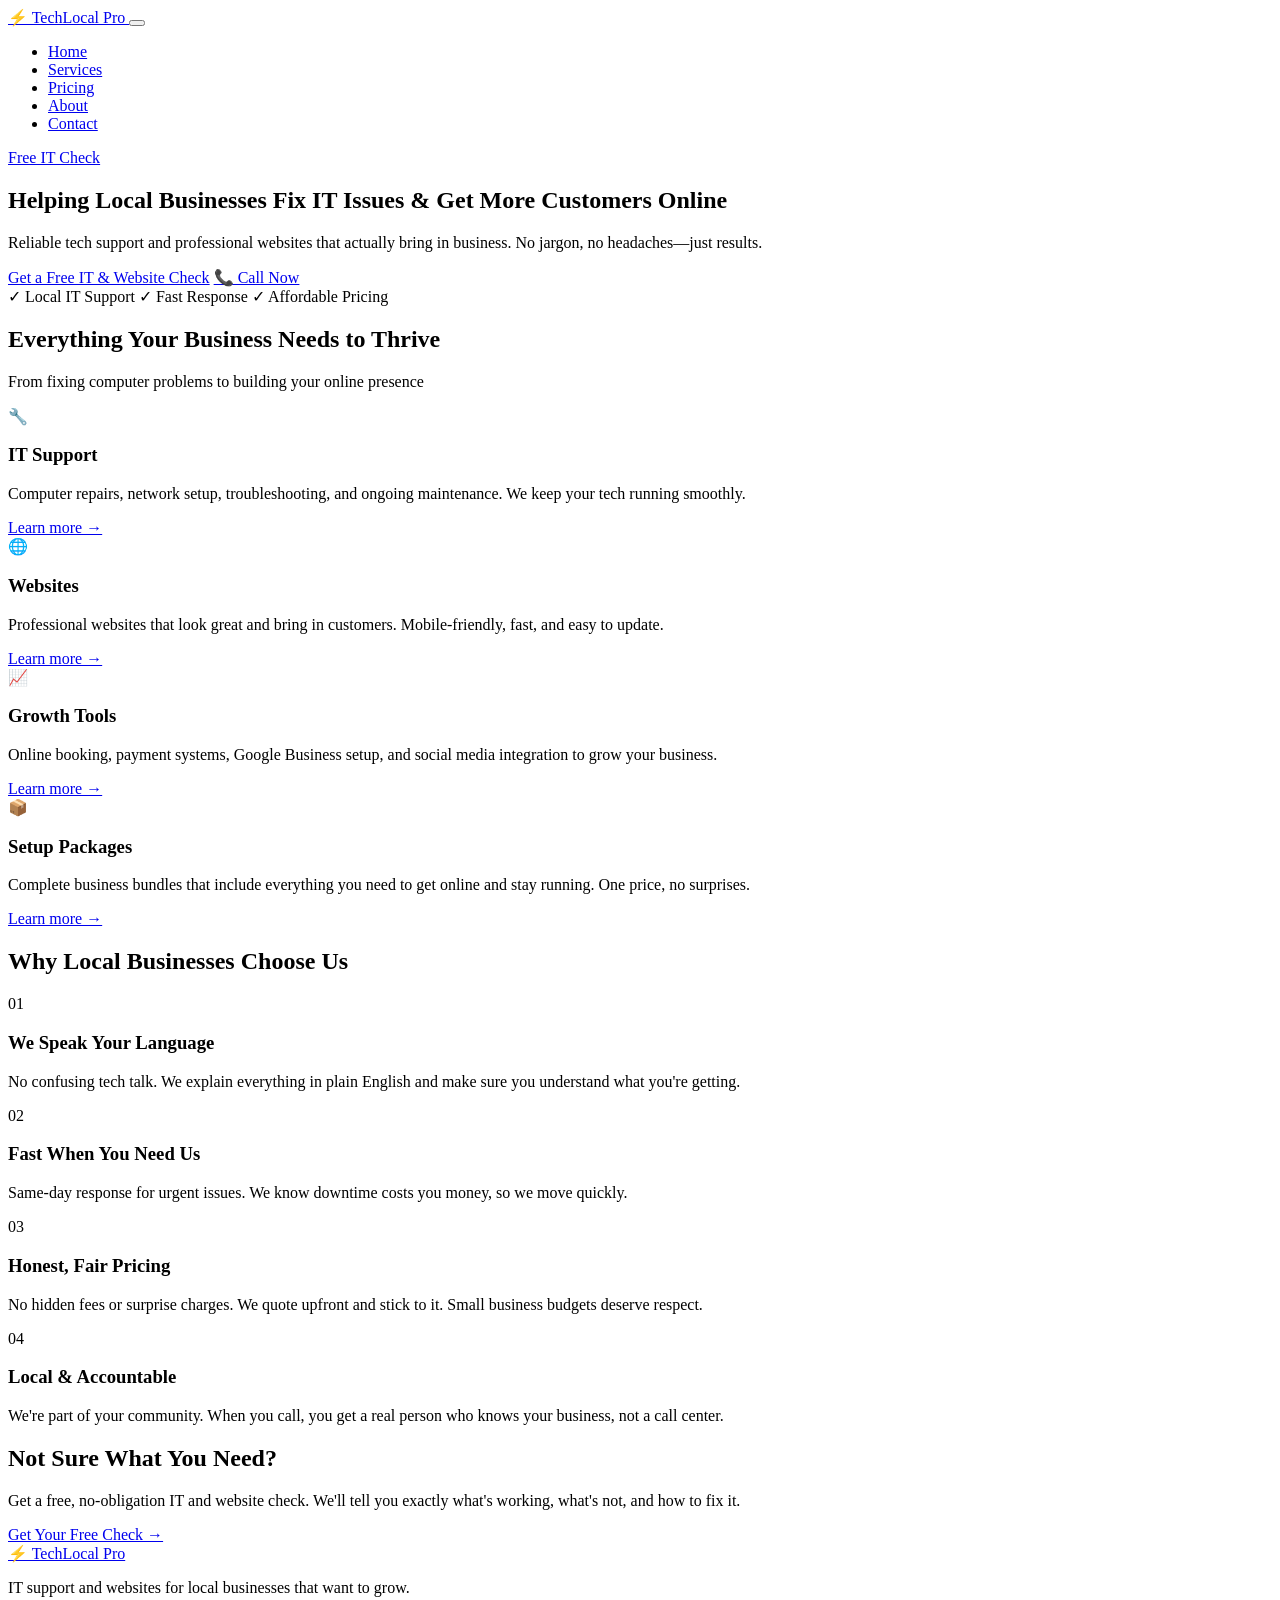
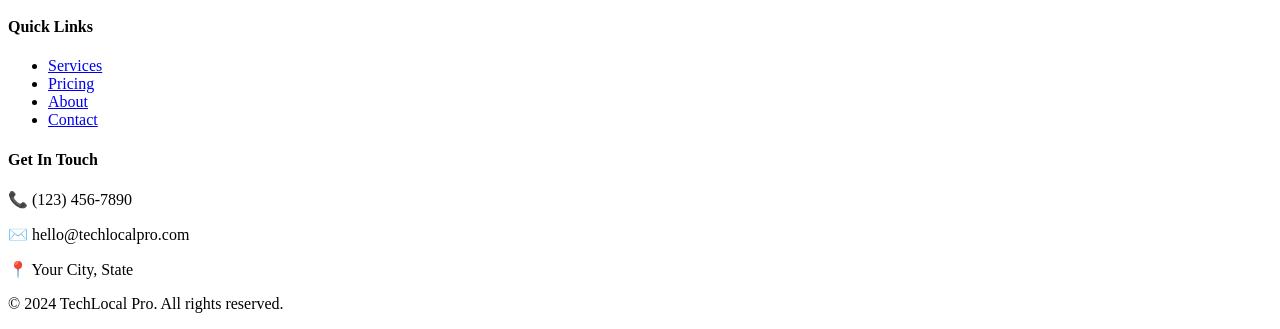
==== index.html @ 95432260 "Add files via upload Initial File Uploaded" ====
<!DOCTYPE html>
<html lang="en">
<head>
    <meta charset="UTF-8">
    <meta name="viewport" content="width=device-width, initial-scale=1.0">
    <meta name="description" content="Local IT support and website services for small businesses. Fast response, affordable pricing, and personalized service.">
    <title>TechLocal Pro | IT Support & Websites for Local Businesses</title>
    <link rel="stylesheet" href="css/style.css">
    <link rel="preconnect" href="[fonts.googleapis.com](https://fonts.googleapis.com)">
    <link href="[fonts.googleapis.com](https://fonts.googleapis.com/css2?family=Inter:wght@400;500;600;700&display=swap)" rel="stylesheet">
</head>
<body>
    <!-- Navigation -->
    <nav class="navbar">
        <div class="container nav-container">
            <a href="index.html" class="logo">
                <span class="logo-icon">⚡</span> TechLocal Pro
            </a>
            <button class="nav-toggle" aria-label="Toggle menu">
                <span></span>
                <span></span>
                <span></span>
            </button>
            <ul class="nav-menu">
                <li><a href="index.html" class="active">Home</a></li>
                <li><a href="services.html">Services</a></li>
                <li><a href="pricing.html">Pricing</a></li>
                <li><a href="about.html">About</a></li>
                <li><a href="contact.html">Contact</a></li>
            </ul>
            <a href="contact.html" class="btn btn-primary nav-cta">Free IT Check</a>
        </div>
    </nav>

    <!-- Hero Section -->
    <section class="hero">
        <div class="container">
            <div class="hero-content">
                <h1>Helping Local Businesses Fix IT Issues & Get More Customers Online</h1>
                <p class="hero-subtitle">Reliable tech support and professional websites that actually bring in business. No jargon, no headaches—just results.</p>
                <div class="hero-cta">
                    <a href="contact.html" class="btn btn-primary btn-large">Get a Free IT & Website Check</a>
                    <a href="tel:+1234567890" class="btn btn-secondary btn-large">📞 Call Now</a>
                </div>
                <div class="trust-badges">
                    <span class="badge">✓ Local IT Support</span>
                    <span class="badge">✓ Fast Response</span>
                    <span class="badge">✓ Affordable Pricing</span>
                </div>
            </div>
        </div>
    </section>

    <!-- Services Overview -->
    <section class="services-overview">
        <div class="container">
            <h2 class="section-title">Everything Your Business Needs to Thrive</h2>
            <p class="section-subtitle">From fixing computer problems to building your online presence</p>
            
            <div class="services-grid">
                <div class="service-card">
                    <div class="service-icon">🔧</div>
                    <h3>IT Support</h3>
                    <p>Computer repairs, network setup, troubleshooting, and ongoing maintenance. We keep your tech running smoothly.</p>
                    <a href="services.html#it-support" class="service-link">Learn more →</a>
                </div>
                
                <div class="service-card">
                    <div class="service-icon">🌐</div>
                    <h3>Websites</h3>
                    <p>Professional websites that look great and bring in customers. Mobile-friendly, fast, and easy to update.</p>
                    <a href="services.html#websites" class="service-link">Learn more →</a>
                </div>
                
                <div class="service-card">
                    <div class="service-icon">📈</div>
                    <h3>Growth Tools</h3>
                    <p>Online booking, payment systems, Google Business setup, and social media integration to grow your business.</p>
                    <a href="services.html#growth-tools" class="service-link">Learn more →</a>
                </div>
                
                <div class="service-card">
                    <div class="service-icon">📦</div>
                    <h3>Setup Packages</h3>
                    <p>Complete business bundles that include everything you need to get online and stay running. One price, no surprises.</p>
                    <a href="services.html#packages" class="service-link">Learn more →</a>
                </div>
            </div>
        </div>
    </section>

    <!-- Why Choose Us -->
    <section class="why-us">
        <div class="container">
            <h2 class="section-title">Why Local Businesses Choose Us</h2>
            
            <div class="why-grid">
                <div class="why-item">
                    <div class="why-number">01</div>
                    <h3>We Speak Your Language</h3>
                    <p>No confusing tech talk. We explain everything in plain English and make sure you understand what you're getting.</p>
                </div>
                
                <div class="why-item">
                    <div class="why-number">02</div>
                    <h3>Fast When You Need Us</h3>
                    <p>Same-day response for urgent issues. We know downtime costs you money, so we move quickly.</p>
                </div>
                
                <div class="why-item">
                    <div class="why-number">03</div>
                    <h3>Honest, Fair Pricing</h3>
                    <p>No hidden fees or surprise charges. We quote upfront and stick to it. Small business budgets deserve respect.</p>
                </div>
                
                <div class="why-item">
                    <div class="why-number">04</div>
                    <h3>Local & Accountable</h3>
                    <p>We're part of your community. When you call, you get a real person who knows your business, not a call center.</p>
                </div>
            </div>
        </div>
    </section>

    <!-- CTA Section -->
    <section class="cta-section">
        <div class="container">
            <div class="cta-box">
                <h2>Not Sure What You Need?</h2>
                <p>Get a free, no-obligation IT and website check. We'll tell you exactly what's working, what's not, and how to fix it.</p>
                <a href="contact.html" class="btn btn-primary btn-large">Get Your Free Check →</a>
            </div>
        </div>
    </section>

    <!-- Footer -->
    <footer class="footer">
        <div class="container">
            <div class="footer-grid">
                <div class="footer-brand">
                    <a href="index.html" class="logo">
                        <span class="logo-icon">⚡</span> TechLocal Pro
                    </a>
                    <p>IT support and websites for local businesses that want to grow.</p>
                </div>
                
                <div class="footer-links">
                    <h4>Quick Links</h4>
                    <ul>
                        <li><a href="services.html">Services</a></li>
                        <li><a href="pricing.html">Pricing</a></li>
                        <li><a href="about.html">About</a></li>
                        <li><a href="contact.html">Contact</a></li>
                    </ul>
                </div>
                
                <div class="footer-contact">
                    <h4>Get In Touch</h4>
                    <p>📞 (123) 456-7890</p>
                    <p>✉️ hello@techlocalpro.com</p>
                    <p>📍 Your City, State</p>
                </div>
            </div>
            
            <div class="footer-bottom">
                <p>&copy; 2024 TechLocal Pro. All rights reserved.</p>
            </div>
        </div>
    </footer>

    <script src="js/main.js"></script>
</body>
</html>
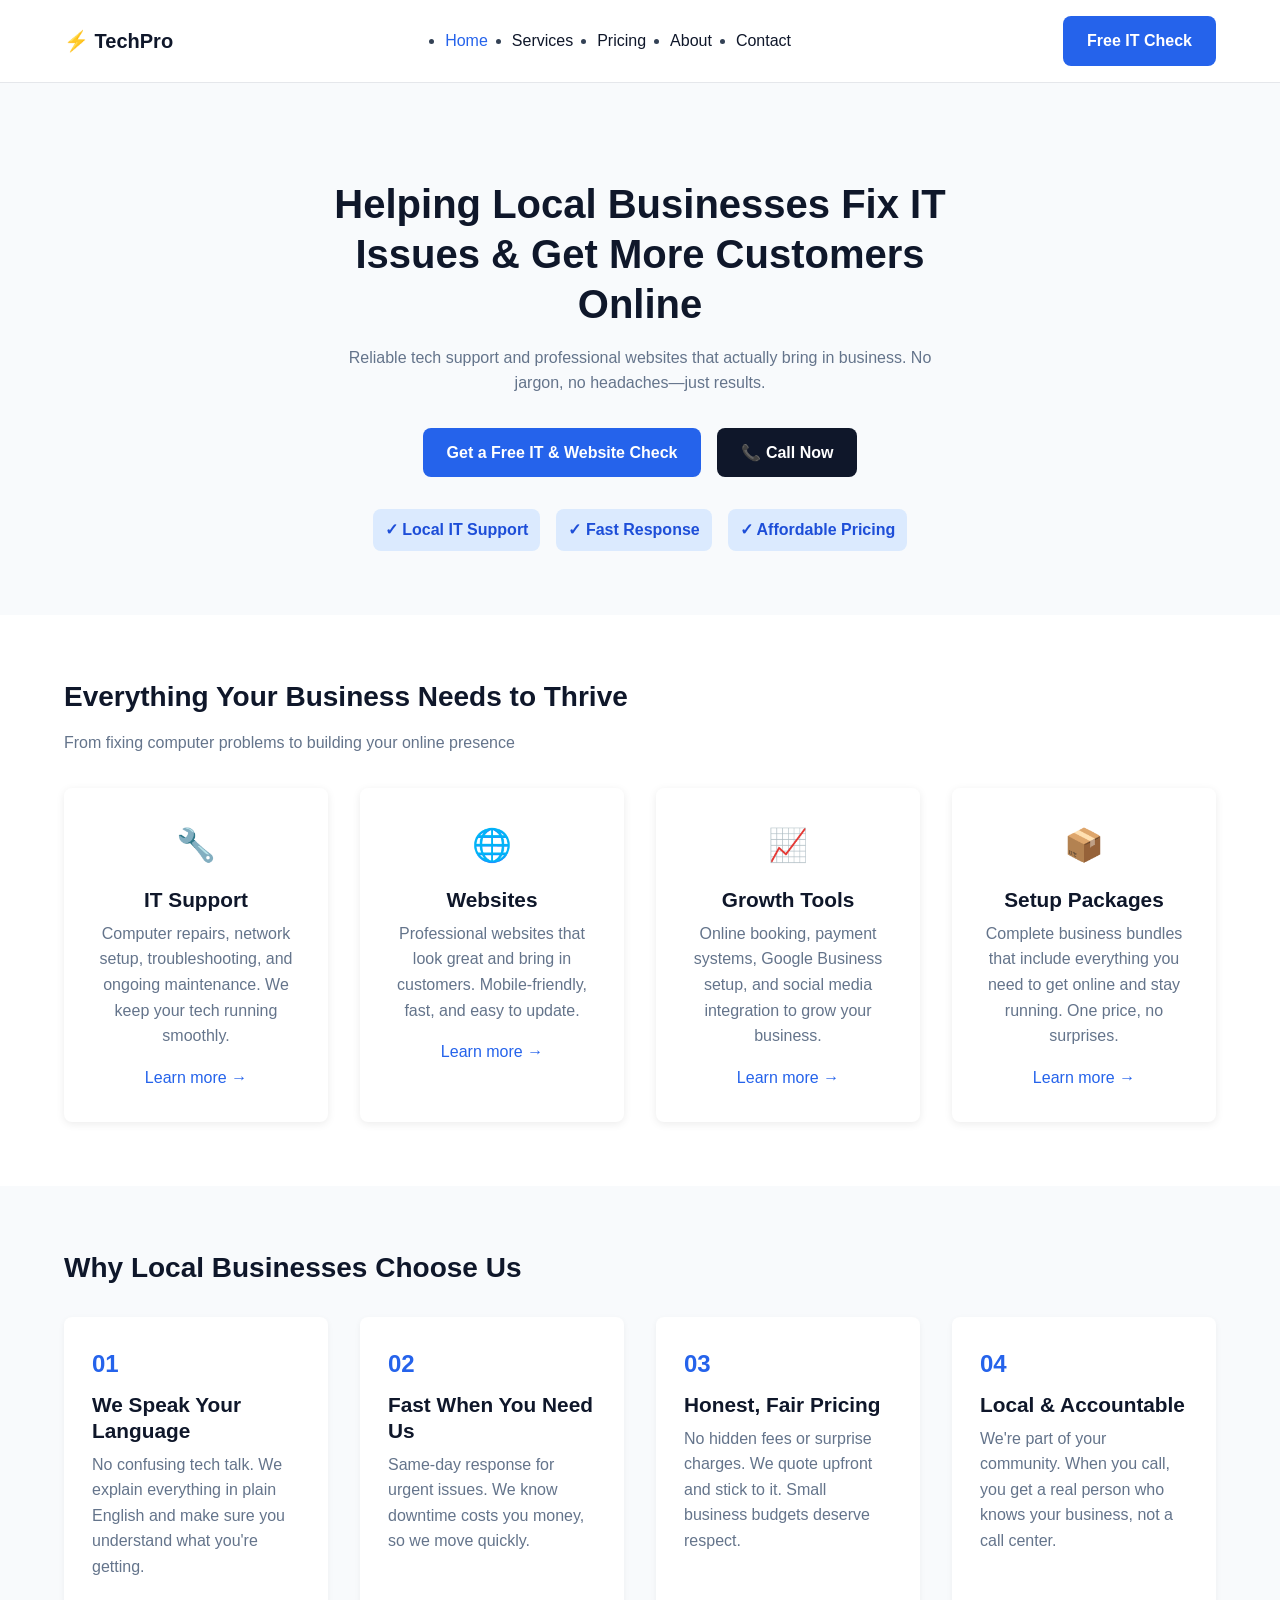
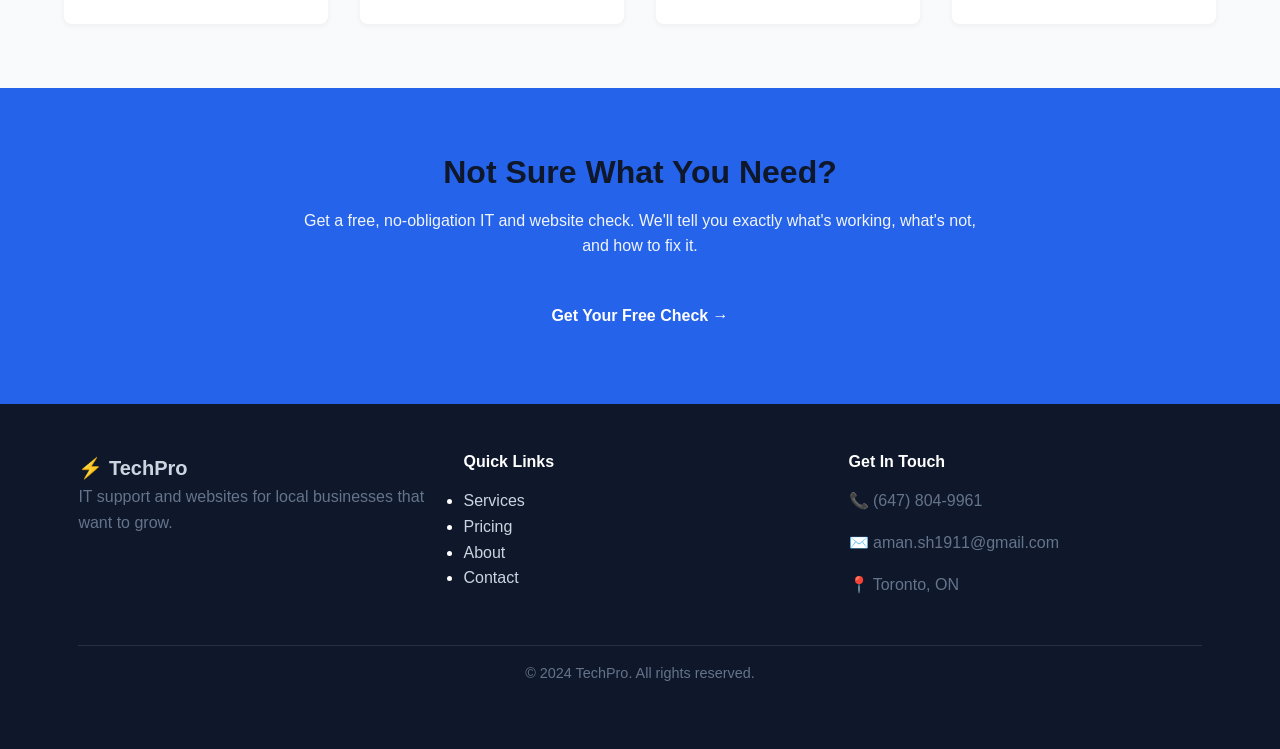
==== commit c4adada7: "Update index.html" ====
--- a/index.html
+++ b/index.html
@@ -4,7 +4,7 @@
     <meta charset="UTF-8">
     <meta name="viewport" content="width=device-width, initial-scale=1.0">
     <meta name="description" content="Local IT support and website services for small businesses. Fast response, affordable pricing, and personalized service.">
-    <title>TechLocal Pro | IT Support & Websites for Local Businesses</title>
+    <title>TechPro | IT Support & Websites for Local Businesses</title>
     <link rel="stylesheet" href="css/style.css">
     <link rel="preconnect" href="[fonts.googleapis.com](https://fonts.googleapis.com)">
     <link href="[fonts.googleapis.com](https://fonts.googleapis.com/css2?family=Inter:wght@400;500;600;700&display=swap)" rel="stylesheet">
@@ -14,7 +14,7 @@
     <nav class="navbar">
         <div class="container nav-container">
             <a href="index.html" class="logo">
-                <span class="logo-icon">⚡</span> TechLocal Pro
+                <span class="logo-icon">⚡</span> TechPro
             </a>
             <button class="nav-toggle" aria-label="Toggle menu">
                 <span></span>
@@ -40,7 +40,7 @@
                 <p class="hero-subtitle">Reliable tech support and professional websites that actually bring in business. No jargon, no headaches—just results.</p>
                 <div class="hero-cta">
                     <a href="contact.html" class="btn btn-primary btn-large">Get a Free IT & Website Check</a>
-                    <a href="tel:+1234567890" class="btn btn-secondary btn-large">📞 Call Now</a>
+                    <a href="tel:+6478049961" class="btn btn-secondary btn-large">📞 Call Now</a>
                 </div>
                 <div class="trust-badges">
                     <span class="badge">✓ Local IT Support</span>
@@ -139,7 +139,7 @@
             <div class="footer-grid">
                 <div class="footer-brand">
                     <a href="index.html" class="logo">
-                        <span class="logo-icon">⚡</span> TechLocal Pro
+                        <span class="logo-icon">⚡</span> TechPro
                     </a>
                     <p>IT support and websites for local businesses that want to grow.</p>
                 </div>
@@ -156,14 +156,14 @@
                 
                 <div class="footer-contact">
                     <h4>Get In Touch</h4>
-                    <p>📞 (123) 456-7890</p>
-                    <p>✉️ hello@techlocalpro.com</p>
-                    <p>📍 Your City, State</p>
+                    <p>📞 (647) 804-9961</p>
+                    <p>✉️ aman.sh1911@gmail.com</p>
+                    <p>📍 Toronto, ON</p>
                 </div>
             </div>
             
             <div class="footer-bottom">
-                <p>&copy; 2024 TechLocal Pro. All rights reserved.</p>
+                <p>&copy; 2024 TechPro. All rights reserved.</p>
             </div>
         </div>
     </footer>
--- a/css/style.css
+++ b/css/style.css
@@ -0,0 +1,562 @@
+/* ============================================================
+   TECHLOCAL PRO WEBSITE STYLE
+   Clean, modern, responsive design for small IT business
+============================================================ */
+:root {
+  --primary: #2563eb;
+  --primary-dark: #1d4ed8;
+  --secondary: #0f172a;
+  --text: #334155;
+  --muted: #64748b;
+  --light: #f8fafc;
+  --white: #ffffff;
+  --radius: 8px;
+  --maxw: 1200px;
+  --transition: all 0.3s ease;
+  --font: "Inter", sans-serif;
+}
+
+/* ========== RESET ========== */
+* { box-sizing: border-box; margin: 0; padding: 0; }
+html { scroll-behavior: smooth; }
+body {
+  font-family: var(--font);
+  color: var(--text);
+  background: var(--white);
+  line-height: 1.6;
+}
+
+/* ========== GLOBAL ========== */
+.container {
+  width: 90%;
+  max-width: var(--maxw);
+  margin: 0 auto;
+}
+
+h1, h2, h3, h4 {
+  color: var(--secondary);
+  line-height: 1.25;
+  font-weight: 700;
+}
+
+h1 { font-size: 2.5rem; margin-bottom: 1rem; }
+h2 { font-size: 1.75rem; margin-bottom: 1rem; }
+h3 { font-size: 1.3rem; margin-bottom: 0.5rem; }
+p { margin-bottom: 1rem; color: var(--muted); }
+
+a { color: var(--primary); text-decoration: none; transition: color 0.2s; }
+a:hover { color: var(--primary-dark); }
+
+section { padding: 4rem 0; }
+
+/* ========== NAVBAR ========== */
+.navbar {
+  background: var(--white);
+  border-bottom: 1px solid #e5e7eb;
+  position: sticky;
+  top: 0; z-index: 10;
+}
+
+.nav-container {
+  display: flex;
+  justify-content: space-between;
+  align-items: center;
+  padding: 1rem 0;
+}
+
+.logo {
+  font-weight: 700;
+  color: var(--secondary);
+  font-size: 1.25rem;
+}
+
+.nav-menu {
+  display: flex;
+  gap: 1.5rem;
+}
+
+.nav-menu a {
+  color: var(--secondary);
+  font-weight: 500;
+}
+
+.nav-menu a.active {
+  color: var(--primary);
+}
+
+.nav-toggle {
+  display: none;
+  flex-direction: column;
+  gap: 4px;
+}
+
+.nav-toggle span {
+  width: 24px;
+  height: 2px;
+  background: var(--secondary);
+}
+
+/* ========== BUTTONS ========== */
+.btn {
+  display: inline-block;
+  padding: 0.75rem 1.5rem;
+  border-radius: var(--radius);
+  font-weight: 600;
+  cursor: pointer;
+  transition: var(--transition);
+  text-align: center;
+}
+
+.btn-primary {
+  background: var(--primary);
+  color: var(--white);
+}
+.btn-primary:hover { background: var(--primary-dark); }
+
+.btn-secondary {
+  background: var(--secondary);
+  color: var(--white);
+}
+.btn-secondary:hover { background: #1e293b; }
+
+.btn-outline {
+  border: 2px solid var(--primary);
+  color: var(--primary);
+  background: transparent;
+}
+.btn-outline:hover {
+  background: var(--primary);
+  color: var(--white);
+}
+
+/* ========== HERO ========== */
+.hero {
+  background: var(--light);
+  text-align: center;
+  padding: 6rem 1rem 4rem;
+}
+.hero h1 {
+  max-width: 700px;
+  margin: 0 auto 1rem;
+}
+.hero p {
+  max-width: 600px;
+  margin: 0 auto 2rem;
+}
+.hero-cta {
+  display: flex;
+  justify-content: center;
+  gap: 1rem;
+  flex-wrap: wrap;
+  margin-bottom: 2rem;
+}
+.trust-badges {
+  display: flex;
+  justify-content: center;
+  gap: 1rem;
+  flex-wrap: wrap;
+  font-weight: 600;
+}
+.trust-badges .badge {
+  background: #dbeafe;
+  color: var(--primary-dark);
+  padding: 0.5rem 0.75rem;
+  border-radius: var(--radius);
+}
+
+/* ========== SERVICES ========== */
+.services-overview {
+  background: var(--white);
+}
+.services-grid {
+  display: grid;
+  grid-template-columns: repeat(auto-fit, minmax(250px, 1fr));
+  gap: 2rem;
+  margin-top: 2rem;
+}
+.service-card {
+  background: var(--white);
+  padding: 2rem;
+  border-radius: var(--radius);
+  box-shadow: 0 2px 8px rgba(0,0,0,0.08);
+  transition: var(--transition);
+  text-align: center;
+}
+.service-card:hover {
+  transform: translateY(-5px);
+  box-shadow: 0 8px 16px rgba(0,0,0,0.1);
+}
+.service-icon {
+  font-size: 2rem;
+  margin-bottom: 1rem;
+}
+.service-card h3 {
+  color: var(--secondary);
+  margin-bottom: 0.5rem;
+}
+
+/* ========== WHY SECTION ========== */
+.why-us {
+  background: var(--light);
+}
+.why-grid {
+  display: grid;
+  grid-template-columns: repeat(auto-fit, minmax(250px, 1fr));
+  gap: 2rem;
+  margin-top: 2rem;
+}
+.why-item {
+  background: var(--white);
+  border-radius: var(--radius);
+  padding: 1.75rem;
+  box-shadow: 0 2px 6px rgba(0,0,0,0.05);
+}
+.why-number {
+  font-size: 1.5rem;
+  color: var(--primary);
+  font-weight: 700;
+  margin-bottom: 0.5rem;
+}
+
+/* ========== CTA SECTION ========== */
+.cta-section {
+  background: var(--primary);
+  color: var(--white);
+  text-align: center;
+  padding: 4rem 1rem;
+}
+.cta-section h2 { 
+  font-size: 2rem; 
+  margin-bottom: 1rem; 
+}
+.cta-box {
+  max-width: 700px;
+  margin: 0 auto;
+}
+.cta-section p {
+  color: #f1f5f9;
+  margin-bottom: 2rem;
+}
+
+/* ========== FOOTER ========== */
+.footer {
+  background: var(--secondary);
+  color: var(--white);
+  padding: 3rem 1rem;
+}
+.footer-grid {
+  display: grid;
+  grid-template-columns: repeat(auto-fit, minmax(250px, 1fr));
+  gap: 2rem;
+  margin-bottom: 2rem;
+}
+.footer h4 {
+  color: var(--white);
+  margin-bottom: 1rem;
+}
+.footer a {
+  color: #cbd5e1;
+}
+.footer-bottom {
+  text-align: center;
+  border-top: 1px solid rgba(255,255,255,0.1);
+  padding-top: 1rem;
+  font-size: 0.9rem;
+}
+
+/* ========== RESPONSIVE NAV ========== */
+@media (max-width: 768px) {
+  .nav-toggle { display: flex; background: none; border: none; }
+  .nav-menu {
+    display: none;
+    flex-direction: column;
+    background: var(--white);
+    width: 100%;
+    border-top: 1px solid #e5e7eb;
+    padding: 1rem;
+  }
+  .nav-menu.show { display: flex; }
+  .hero { padding: 4rem 1rem; }
+  h1 { font-size: 2rem; }
+}
+/* ============================================================
+   PAGE HEADERS (used by Services, Pricing, About, Contact)
+============================================================ */
+.page-header {
+  background: var(--light);
+  text-align: center;
+  padding: 5rem 1rem 3rem;
+  border-bottom: 1px solid #e2e8f0;
+}
+.page-header h1 {
+  font-size: 2rem;
+  color: var(--secondary);
+  margin-bottom: 0.5rem;
+}
+.page-header p {
+  color: var(--muted);
+  font-size: 1.05rem;
+}
+
+/* ============================================================
+   SERVICE DETAIL SECTIONS
+============================================================ */
+.service-detail {
+  padding: 4rem 0;
+}
+.service-detail.alt-bg {
+  background: var(--light);
+}
+.service-detail-content {
+  display: flex;
+  flex-wrap: wrap;
+  align-items: flex-start;
+  gap: 2rem;
+}
+.service-detail-content.reverse {
+  flex-direction: row-reverse;
+}
+.service-detail-icon {
+  font-size: 3rem;
+  flex: 0 0 80px;
+}
+.service-detail-text {
+  flex: 1;
+}
+.service-detail-text h2 {
+  color: var(--secondary);
+  margin-bottom: 0.75rem;
+}
+.service-intro {
+  font-size: 1.05rem;
+  color: var(--muted);
+  margin-bottom: 1rem;
+}
+.service-list {
+  list-style: none;
+  margin-bottom: 1.5rem;
+}
+.service-list li {
+  margin-bottom: 0.4rem;
+  color: var(--text);
+}
+.service-note {
+  font-style: italic;
+  color: var(--muted);
+  margin-bottom: 1.5rem;
+}
+
+/* ============================================================
+   PRICING CARDS
+============================================================ */
+.pricing-section {
+  background: var(--light);
+  padding: 4rem 0;
+}
+.pricing-grid {
+  display: grid;
+  grid-template-columns: repeat(auto-fit,minmax(280px,1fr));
+  gap: 2rem;
+}
+.pricing-card {
+  background: var(--white);
+  border-radius: var(--radius);
+  box-shadow: 0 2px 8px rgba(0,0,0,0.08);
+  padding: 2rem;
+  position: relative;
+  transition: var(--transition);
+}
+.pricing-card.featured {
+  border: 2px solid var(--primary);
+  transform: translateY(-5px);
+}
+.pricing-card:hover {
+  transform: translateY(-6px);
+}
+.pricing-header h3 {
+  margin-bottom: 0.5rem;
+  color: var(--secondary);
+}
+.price {
+  font-weight: 700;
+  font-size: 1.75rem;
+  color: var(--primary);
+  margin-bottom: 1rem;
+}
+.pricing-desc {
+  color: var(--muted);
+  margin-bottom: 1rem;
+}
+.pricing-features {
+  list-style: none;
+  color: var(--text);
+  margin-bottom: 1.5rem;
+}
+.pricing-features li {
+  margin-bottom: 0.4rem;
+}
+.pricing-footer .btn {
+  width: 100%;
+}
+.pricing-note {
+  text-align: center;
+  margin-top: 3rem;
+}
+.pricing-note h3 {
+  color: var(--secondary);
+  margin-bottom: 0.5rem;
+}
+.hourly-pricing {
+  padding: 3rem 0;
+}
+.hourly-grid {
+  display: grid;
+  grid-template-columns: repeat(auto-fit,minmax(200px,1fr));
+  gap: 2rem;
+  text-align: center;
+}
+.hourly-item {
+  background: var(--white);
+  border-radius: var(--radius);
+  box-shadow: 0 2px 6px rgba(0,0,0,0.05);
+  padding: 1.5rem;
+}
+.hourly-rate {
+  font-size: 1.5rem;
+  color: var(--primary);
+  font-weight: 700;
+}
+
+/* ============================================================
+   ABOUT PAGE
+============================================================ */
+.about-section {
+  padding: 4rem 0;
+}
+.about-content {
+  display: flex;
+  flex-wrap: wrap;
+  align-items: flex-start;
+  gap: 3rem;
+}
+.about-image {
+  flex: 1;
+  min-width: 300px;
+}
+.about-text {
+  flex: 2;
+}
+.about-image-placeholder {
+  background: var(--light);
+  border-radius: var(--radius);
+  height: 300px;
+  display: flex;
+  align-items: center;
+  justify-content: center;
+  color: var(--muted);
+  font-weight: 600;
+}
+.about-text .lead {
+  font-size: 1.1rem;
+  color: var(--text);
+  margin-bottom: 1rem;
+}
+.about-text ul {
+  list-style: disc;
+  padding-left: 1.2rem;
+  margin-bottom: 1.5rem;
+}
+.about-text ul li {
+  margin-bottom: 0.5rem;
+}
+.about-cta {
+  background: var(--light);
+  border-left: 4px solid var(--primary);
+  padding: 1rem 1.5rem;
+  border-radius: var(--radius);
+}
+.values-section {
+  background: var(--light);
+  padding: 4rem 0;
+}
+.values-grid {
+  display: grid;
+  grid-template-columns: repeat(auto-fit,minmax(250px,1fr));
+  gap: 2rem;
+  margin-top: 2rem;
+}
+.value-item {
+  background: var(--white);
+  border-radius: var(--radius);
+  box-shadow: 0 2px 8px rgba(0,0,0,0.05);
+  padding: 2rem;
+  text-align: center;
+}
+.value-icon {
+  font-size: 2rem;
+  color: var(--primary);
+  margin-bottom: 0.75rem;
+}
+
+/* ============================================================
+   CONTACT PAGE
+============================================================ */
+.contact-section {
+  padding: 4rem 0;
+}
+.contact-grid {
+  display: grid;
+  grid-template-columns: repeat(auto-fit,minmax(350px,1fr));
+  gap: 2.5rem;
+}
+.contact-form-wrapper, .contact-info {
+  background: var(--white);
+  padding: 2rem;
+  border-radius: var(--radius);
+  box-shadow: 0 2px 8px rgba(0,0,0,0.05);
+}
+.form-group { margin-bottom: 1rem; }
+label { display: block; font-weight: 600; margin-bottom: 0.25rem; }
+input, select, textarea {
+  width: 100%;
+  padding: 0.75rem;
+  border-radius: var(--radius);
+  border: 1px solid #cbd5e1;
+  font-family: var(--font);
+  font-size: 1rem;
+}
+input:focus, select:focus, textarea:focus {
+  outline: none;
+  border-color: var(--primary);
+  box-shadow: 0 0 0 2px rgba(37,99,235,0.1);
+}
+.contact-card h3 { margin-bottom: 1rem; }
+.contact-method {
+  display: flex;
+  align-items: center;
+  gap: 0.75rem;
+  margin-bottom: 1rem;
+}
+.contact-icon { font-size: 1.5rem; }
+.contact-note { font-size: 0.9rem; color: var(--muted); }
+.free-audit-card {
+  background: var(--light);
+  border-radius: var(--radius);
+  padding: 1.5rem;
+  margin-top: 2rem;
+  border-left: 4px solid var(--primary);
+}
+.form-note {
+  margin-top: 0.75rem;
+  font-size: 0.85rem;
+  color: var(--muted);
+}
+
+/* ============================================================
+   RESPONSIVE FIXES
+============================================================ */
+@media (max-width: 900px) {
+  .about-content { flex-direction: column; }
+  .service-detail-content { flex-direction: column; }
+  .contact-grid { grid-template-columns: 1fr; }
+}
